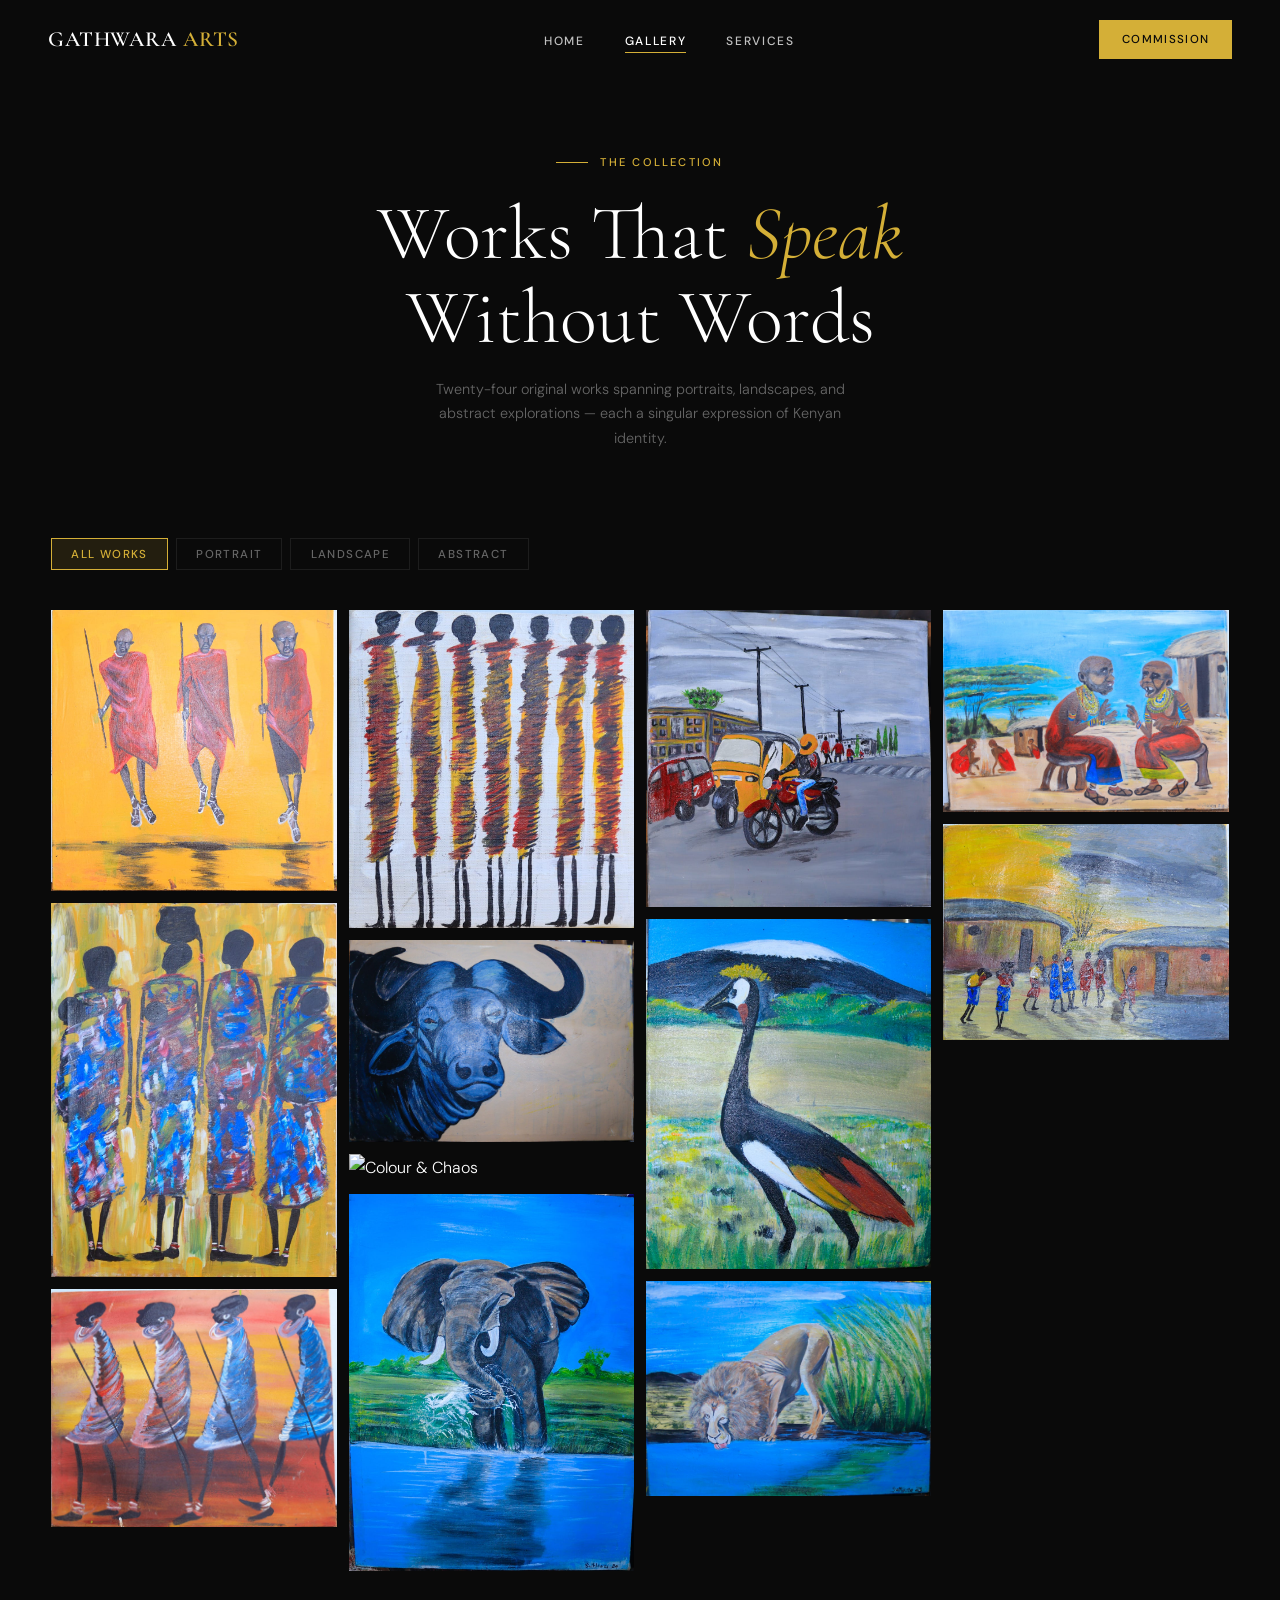
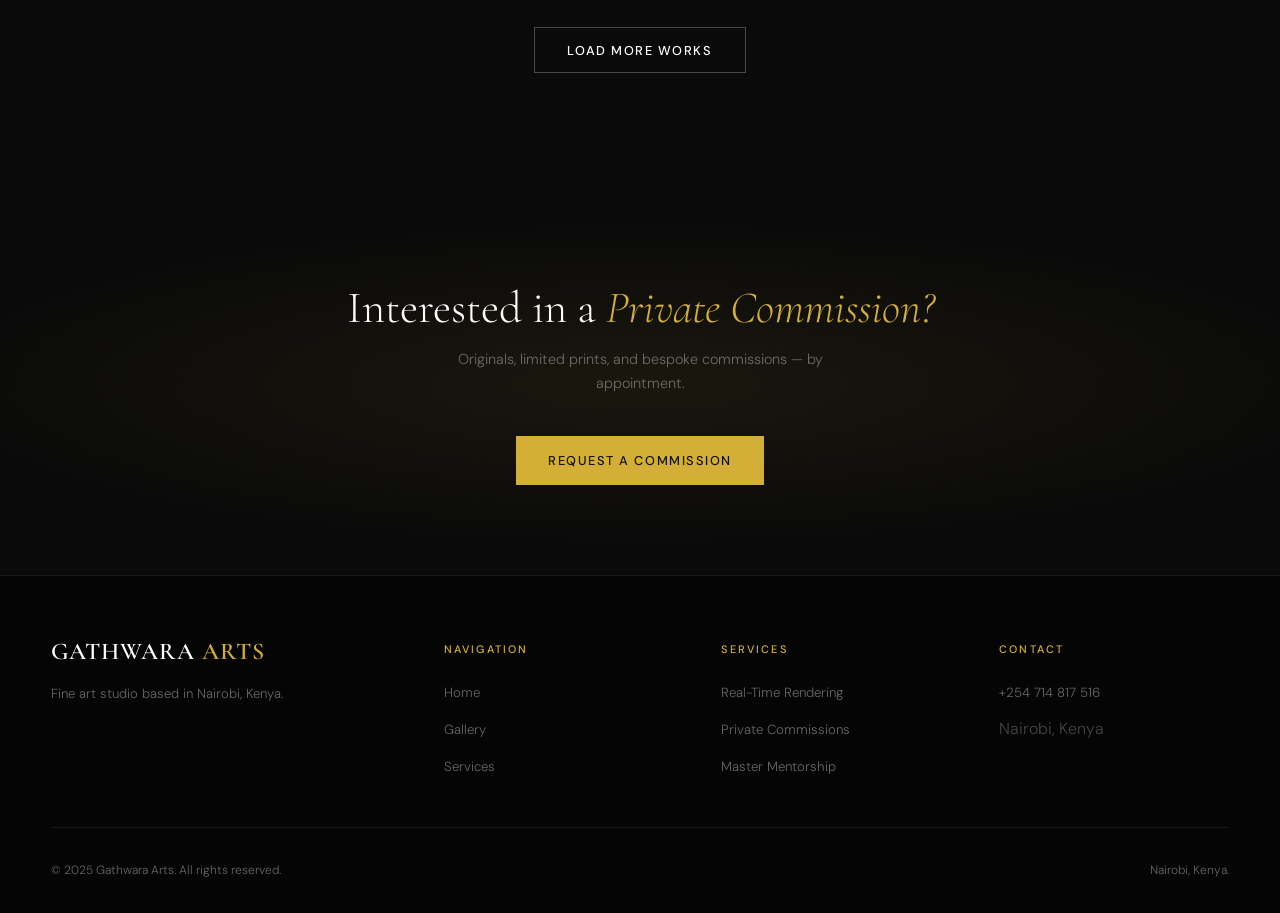
==== gallery.html @ 2a24133d "Add files via upload" ====
<!DOCTYPE html>
<html lang="en">
<head>
  <meta charset="UTF-8" />
  <meta name="viewport" content="width=device-width, initial-scale=1.0" />
  <title>Gallery — Gathwara Arts</title>
  <meta name="description" content="Browse the full portfolio of Gathwara Arts — portraits, landscapes, abstracts, and private commissions." />
  <link rel="stylesheet" href="style.css" />
</head>
<body>

  <!-- ── NAV ──────────────────────────────────────────── -->
  <nav class="nav scrolled" role="navigation" aria-label="Main navigation">
    <div class="nav__inner">
      <a href="index.html" class="nav__logo">GATHWARA <span>ARTS</span></a>
      <ul class="nav__links" role="list">
        <li><a href="index.html"    class="nav__link">Home</a></li>
        <li><a href="gallery.html"  class="nav__link active">Gallery</a></li>
        <li><a href="services.html" class="nav__link">Services</a></li>
      </ul>
      <a href="#"
         class="btn btn-primary nav__cta"
         data-wa="Hello, I'd like to enquire about commissioning a piece from Gathwara Arts.">
        Commission
      </a>
      <button class="nav__toggle" aria-label="Open menu" aria-expanded="false">
        <span></span><span></span><span></span>
      </button>
    </div>
  </nav>

  <!-- Mobile nav -->
  <div class="nav__mobile" role="dialog" aria-label="Mobile navigation">
    <ul role="list">
      <li><a href="index.html"    class="nav__link">Home</a></li>
      <li><a href="gallery.html"  class="nav__link">Gallery</a></li>
      <li><a href="services.html" class="nav__link">Services</a></li>
    </ul>
  </div>

  <!-- ── PAGE HERO ─────────────────────────────────────── -->
  <section class="page-hero" aria-labelledby="gallery-title">
    <div class="container">
      <p class="section-label" style="justify-content:center">The Collection</p>
      <h1 class="page-hero__title" id="gallery-title">
        Works That <em>Speak</em><br>Without Words
      </h1>
      <p class="page-hero__sub">
        Twenty-four original works spanning portraits, landscapes, and
        abstract explorations — each a singular expression of Kenyan identity.
      </p>
    </div>
  </section>

  <!-- ── GALLERY ───────────────────────────────────────── -->
  <main>
    <div class="container">

      <!-- Filter Bar -->
      <div class="gallery-filters" role="group" aria-label="Filter artworks">
        <button class="filter-btn active" data-filter="all">All Works</button>
        <button class="filter-btn" data-filter="portrait">Portrait</button>
        <button class="filter-btn" data-filter="landscape">Landscape</button>
        <button class="filter-btn" data-filter="abstract">Abstract</button>
      </div>

      <!-- Masonry Grid — populated by script.js -->
      <div class="masonry-grid" id="masonryGrid" role="list" aria-label="Artwork gallery"></div>

      <!-- Load More -->
      <div class="gallery-load-more">
        <button id="loadMoreBtn" class="btn btn-outline">
          Load More Works
        </button>
      </div>

    </div>
  </main>

  <!-- ── LIGHTBOX ──────────────────────────────────────── -->
  <div class="lightbox" id="lightbox" role="dialog" aria-modal="true" aria-label="Image viewer">
    <button class="lightbox__close" id="lbClose" aria-label="Close">&times;</button>
    <button class="lightbox__nav lightbox__prev" id="lbPrev" aria-label="Previous">&#8592;</button>
    <img class="lightbox__img" id="lbImg" src="" alt="" />
    <button class="lightbox__nav lightbox__next" id="lbNext" aria-label="Next">&#8594;</button>
    <div class="lightbox__counter" id="lbCount" aria-live="polite"></div>
  </div>

  <!-- ── CTA ───────────────────────────────────────────── -->
  <section class="cta-banner" style="margin-top:4rem" aria-label="Commission inquiry">
    <div class="container">
      <h2 class="cta-banner__title" style="font-size:clamp(1.8rem,3.5vw,3rem)">
        Interested in a <em>Private Commission?</em>
      </h2>
      <p class="cta-banner__sub">Originals, limited prints, and bespoke commissions — by appointment.</p>
      <div class="cta-banner__actions">
        <a href="#"
           class="btn btn-primary"
           data-wa-service="commissions">
          Request a Commission
        </a>
      </div>
    </div>
  </section>

  <!-- ── FOOTER ────────────────────────────────────────── -->
  <footer class="footer" role="contentinfo">
    <div class="container">
      <div class="footer__grid">
        <div class="footer__brand">
          <a href="index.html" class="nav__logo">GATHWARA <span>ARTS</span></a>
          <p style="margin-top:1rem">
            Fine art studio based in Nairobi, Kenya.
          </p>
        </div>
        <div>
          <p class="footer__heading">Navigation</p>
          <ul class="footer__links">
            <li><a href="index.html">Home</a></li>
            <li><a href="gallery.html">Gallery</a></li>
            <li><a href="services.html">Services</a></li>
          </ul>
        </div>
        <div>
          <p class="footer__heading">Services</p>
          <ul class="footer__links">
            <li><a href="services.html">Real-Time Rendering</a></li>
            <li><a href="services.html">Private Commissions</a></li>
            <li><a href="services.html">Master Mentorship</a></li>
          </ul>
        </div>
        <div>
          <p class="footer__heading">Contact</p>
          <ul class="footer__links">
            <li>
              <a href="#" data-wa="Hello, I'd like to connect with Gathwara Arts.">
                +254 714 817 516
              </a>
            </li>
            <li><span style="color:#444">Nairobi, Kenya</span></li>
          </ul>
        </div>
      </div>
      <div class="footer__bottom">
        <span>&copy; 2025 Gathwara Arts. All rights reserved.</span>
        <span>Nairobi, Kenya.</span>
      </div>
    </div>
  </footer>

  <script src="script.js"></script>
</body>
</html>
---- style.css ----
/* ============================================================
   GATHWARA ARTS — Commercial Luxury Stylesheet
   Typography: Cormorant Garamond (display) + DM Sans (body)
   Palette: #0A0A0A · #FFFFFF · #D4AF37 (gold) · #1A1A1A
   ============================================================ */

@import url('https://fonts.googleapis.com/css2?family=Cormorant+Garamond:ital,wght@0,300;0,400;0,600;0,700;1,300;1,400&family=DM+Sans:wght@300;400;500;600&display=swap');

/* ── Reset & Base ─────────────────────────────────────────── */
*, *::before, *::after { box-sizing: border-box; margin: 0; padding: 0; }

:root {
  --black:      #0A0A0A;
  --white:      #FFFFFF;
  --gold:       #D4AF37;
  --gold-dim:   #A8892A;
  --gold-light: rgba(212, 175, 55, 0.12);
  --surface:    #111111;
  --muted:      #666666;
  --border:     rgba(255,255,255,0.08);
  --nav-h:      80px;
  --nav-h-sm:   64px;
  --ff-display: 'Cormorant Garamond', Georgia, serif;
  --ff-body:    'DM Sans', system-ui, sans-serif;
  --ease-out:   cubic-bezier(0.16, 1, 0.3, 1);
  --ease-in-out: cubic-bezier(0.4, 0, 0.2, 1);
  --transition: 0.35s var(--ease-out);
}

html { font-size: 16px; scroll-behavior: smooth; }

body {
  background: var(--black);
  color: var(--white);
  font-family: var(--ff-body);
  font-weight: 300;
  line-height: 1.7;
  -webkit-font-smoothing: antialiased;
  overflow-x: hidden;
}

img { display: block; width: 100%; height: 100%; object-fit: cover; }
a { color: inherit; text-decoration: none; }
ul { list-style: none; }

/* ── Utility ──────────────────────────────────────────────── */
.container { width: min(1280px, 92vw); margin-inline: auto; }
.gold      { color: var(--gold); }
.sr-only   { position: absolute; width: 1px; height: 1px; overflow: hidden; clip: rect(0,0,0,0); }

.btn {
  display: inline-flex;
  align-items: center;
  gap: 0.5rem;
  padding: 0.85rem 2rem;
  font-family: var(--ff-body);
  font-size: 0.8rem;
  font-weight: 500;
  letter-spacing: 0.12em;
  text-transform: uppercase;
  cursor: pointer;
  border: none;
  transition: var(--transition);
}

.btn-primary {
  background: var(--gold);
  color: var(--black);
}
.btn-primary:hover {
  background: var(--white);
  transform: translateY(-2px);
  box-shadow: 0 12px 40px rgba(212,175,55,0.3);
}

.btn-outline {
  background: transparent;
  color: var(--white);
  border: 1px solid rgba(255,255,255,0.25);
}
.btn-outline:hover {
  border-color: var(--gold);
  color: var(--gold);
  transform: translateY(-2px);
}

.btn-whatsapp {
  background: var(--gold);
  color: var(--black);
  width: 100%;
  justify-content: center;
  font-size: 0.75rem;
  letter-spacing: 0.15em;
}
.btn-whatsapp:hover {
  background: var(--white);
  box-shadow: 0 8px 30px rgba(212,175,55,0.35);
}

.section-label {
  display: inline-flex;
  align-items: center;
  gap: 0.75rem;
  font-size: 0.7rem;
  font-weight: 500;
  letter-spacing: 0.2em;
  text-transform: uppercase;
  color: var(--gold);
  margin-bottom: 1.25rem;
}
.section-label::before {
  content: '';
  display: block;
  width: 2rem;
  height: 1px;
  background: var(--gold);
}

/* ── Navigation ───────────────────────────────────────────── */
.nav {
  position: fixed;
  top: 0; left: 0; right: 0;
  z-index: 1000;
  height: var(--nav-h);
  display: flex;
  align-items: center;
  transition: height 0.4s var(--ease-out), background 0.4s, border-color 0.4s;
  border-bottom: 1px solid transparent;
}

.nav.scrolled {
  height: var(--nav-h-sm);
  background: rgba(10, 10, 10, 0.75);
  backdrop-filter: blur(20px) saturate(180%);
  -webkit-backdrop-filter: blur(20px) saturate(180%);
  border-bottom-color: var(--border);
}

.nav__inner {
  width: 100%;
  display: flex;
  align-items: center;
  justify-content: space-between;
  padding-inline: clamp(1.5rem, 5vw, 3rem);
}

.nav__logo {
  font-family: var(--ff-display);
  font-size: 1.35rem;
  font-weight: 600;
  letter-spacing: 0.04em;
  line-height: 1;
}
.nav__logo span { color: var(--gold); }

.nav__links {
  display: flex;
  align-items: center;
  gap: 2.5rem;
}

.nav__link {
  font-size: 0.75rem;
  font-weight: 500;
  letter-spacing: 0.14em;
  text-transform: uppercase;
  color: rgba(255,255,255,0.75);
  transition: color 0.25s;
  position: relative;
}
.nav__link::after {
  content: '';
  position: absolute;
  bottom: -4px; left: 0;
  width: 0; height: 1px;
  background: var(--gold);
  transition: width 0.35s var(--ease-out);
}
.nav__link:hover,
.nav__link.active { color: var(--white); }
.nav__link:hover::after,
.nav__link.active::after { width: 100%; }

.nav__cta {
  padding: 0.6rem 1.4rem;
  font-size: 0.72rem;
}

/* Hamburger */
.nav__toggle {
  display: none;
  flex-direction: column;
  gap: 5px;
  background: none;
  border: none;
  cursor: pointer;
  padding: 0.25rem;
}
.nav__toggle span {
  display: block;
  width: 24px;
  height: 1.5px;
  background: var(--white);
  transition: var(--transition);
}

.nav__mobile {
  display: none;
  position: fixed;
  inset: 0;
  top: var(--nav-h-sm);
  background: rgba(10, 10, 10, 0.97);
  backdrop-filter: blur(30px);
  flex-direction: column;
  align-items: center;
  justify-content: center;
  gap: 2.5rem;
  z-index: 999;
  opacity: 0;
  pointer-events: none;
  transition: opacity 0.4s;
}
.nav__mobile.open {
  opacity: 1;
  pointer-events: auto;
}
.nav__mobile .nav__link {
  font-size: 1rem;
  letter-spacing: 0.2em;
}

/* ── Hero (Index) ─────────────────────────────────────────── */
.hero {
  min-height: 100svh;
  display: grid;
  grid-template-columns: 1fr 1fr;
  padding-top: var(--nav-h);
}

.hero__left {
  display: flex;
  flex-direction: column;
  justify-content: center;
  padding: clamp(3rem, 8vw, 6rem) clamp(2rem, 6vw, 5rem);
  position: relative;
}

.hero__eyebrow {
  font-size: 0.7rem;
  font-weight: 500;
  letter-spacing: 0.25em;
  text-transform: uppercase;
  color: var(--gold);
  margin-bottom: 1.5rem;
  display: flex;
  align-items: center;
  gap: 0.75rem;
}
.hero__eyebrow::before {
  content: '';
  width: 2.5rem;
  height: 1px;
  background: var(--gold);
}

.hero__title {
  font-family: var(--ff-display);
  font-size: clamp(3.2rem, 6vw, 5.5rem);
  font-weight: 300;
  line-height: 1.05;
  letter-spacing: -0.01em;
  margin-bottom: 1.75rem;
}
.hero__title em {
  font-style: italic;
  color: var(--gold);
}

.hero__sub {
  font-size: 0.95rem;
  color: rgba(255,255,255,0.55);
  max-width: 38ch;
  line-height: 1.8;
  margin-bottom: 2.5rem;
}

.hero__actions {
  display: flex;
  gap: 1rem;
  flex-wrap: wrap;
}

.hero__scroll {
  position: absolute;
  bottom: 2.5rem;
  left: clamp(2rem, 6vw, 5rem);
  display: flex;
  align-items: center;
  gap: 0.75rem;
  font-size: 0.68rem;
  letter-spacing: 0.18em;
  text-transform: uppercase;
  color: var(--muted);
}
.hero__scroll-line {
  width: 3rem;
  height: 1px;
  background: var(--muted);
  position: relative;
  overflow: hidden;
}
.hero__scroll-line::after {
  content: '';
  position: absolute;
  inset: 0;
  background: var(--gold);
  transform: translateX(-100%);
  animation: scrollLine 2s ease-in-out infinite;
}
@keyframes scrollLine {
  0%   { transform: translateX(-100%); }
  50%  { transform: translateX(0); }
  100% { transform: translateX(100%); }
}

.hero__right {
  position: relative;
  overflow: hidden;
}
.hero__right img {
  object-position: center top;
  transition: transform 8s ease;
}
.hero__right:hover img { transform: scale(1.04); }

.hero__right-overlay {
  position: absolute;
  inset: 0;
  background: linear-gradient(to right, var(--black) 0%, transparent 15%),
              linear-gradient(to top, var(--black) 0%, transparent 25%);
}

.hero__right-label {
  position: absolute;
  bottom: 2rem;
  right: 2rem;
  font-size: 0.65rem;
  letter-spacing: 0.2em;
  text-transform: uppercase;
  color: rgba(255,255,255,0.4);
  writing-mode: vertical-lr;
}

/* ── Stats Strip ──────────────────────────────────────────── */
.stats {
  border-top: 1px solid var(--border);
  border-bottom: 1px solid var(--border);
  padding: 2.5rem 0;
}
.stats__grid {
  display: grid;
  grid-template-columns: repeat(4, 1fr);
  divide-x: 1px solid var(--border);
}
.stats__item {
  padding: 1rem 2rem;
  border-right: 1px solid var(--border);
  text-align: center;
}
.stats__item:last-child { border-right: none; }
.stats__num {
  font-family: var(--ff-display);
  font-size: clamp(2.2rem, 4vw, 3rem);
  font-weight: 300;
  color: var(--gold);
  line-height: 1;
}
.stats__label {
  font-size: 0.7rem;
  letter-spacing: 0.15em;
  text-transform: uppercase;
  color: var(--muted);
  margin-top: 0.4rem;
}

/* ── Featured Work ────────────────────────────────────────── */
.featured {
  padding: clamp(5rem, 10vh, 8rem) 0;
}
.featured__header {
  display: flex;
  align-items: flex-end;
  justify-content: space-between;
  margin-bottom: 3.5rem;
}
.featured__title {
  font-family: var(--ff-display);
  font-size: clamp(2rem, 4vw, 3.2rem);
  font-weight: 300;
  line-height: 1.15;
}
.featured__title strong { font-weight: 600; }

.featured__grid {
  display: grid;
  grid-template-columns: 1.4fr 1fr 1fr;
  grid-template-rows: 400px 280px;
  gap: 1rem;
}

.featured__item {
  position: relative;
  overflow: hidden;
  cursor: pointer;
}
.featured__item:first-child {
  grid-row: 1 / 3;
}
.featured__item img {
  transition: transform 0.7s var(--ease-out);
}
.featured__item:hover img { transform: scale(1.06); }

.featured__overlay {
  position: absolute;
  inset: 0;
  background: linear-gradient(to top, rgba(0,0,0,0.85) 0%, transparent 50%);
  opacity: 0;
  transition: opacity 0.4s;
  display: flex;
  align-items: flex-end;
  padding: 1.5rem;
}
.featured__item:hover .featured__overlay { opacity: 1; }

.featured__caption {
  font-family: var(--ff-display);
  font-size: 1.1rem;
  font-weight: 400;
}
.featured__caption small {
  display: block;
  font-family: var(--ff-body);
  font-size: 0.68rem;
  letter-spacing: 0.15em;
  text-transform: uppercase;
  color: var(--gold);
  margin-bottom: 0.25rem;
}

/* ── About Strip ──────────────────────────────────────────── */
.about-strip {
  display: grid;
  grid-template-columns: 1fr 1fr;
  min-height: 60vh;
}
.about-strip__img {
  position: relative;
  overflow: hidden;
}
.about-strip__content {
  background: var(--surface);
  display: flex;
  flex-direction: column;
  justify-content: center;
  padding: clamp(3rem, 6vw, 6rem);
}
.about-strip__title {
  font-family: var(--ff-display);
  font-size: clamp(1.8rem, 3.5vw, 2.8rem);
  font-weight: 300;
  line-height: 1.2;
  margin-bottom: 1.5rem;
}
.about-strip__title em { font-style: italic; color: var(--gold); }
.about-strip__text {
  color: rgba(255,255,255,0.6);
  font-size: 0.9rem;
  line-height: 1.85;
  margin-bottom: 2rem;
}
.about-strip__sig {
  font-family: var(--ff-display);
  font-size: 1.6rem;
  font-style: italic;
  color: var(--gold);
}

/* ── CTA Banner ───────────────────────────────────────────── */
.cta-banner {
  position: relative;
  overflow: hidden;
  padding: clamp(4rem, 10vh, 7rem) 0;
  text-align: center;
}
.cta-banner::before {
  content: '';
  position: absolute;
  inset: 0;
  background: radial-gradient(ellipse 80% 60% at 50% 50%, rgba(212,175,55,0.08) 0%, transparent 70%);
}
.cta-banner__label { justify-content: center; margin-bottom: 1.5rem; }
.cta-banner__title {
  font-family: var(--ff-display);
  font-size: clamp(2.2rem, 5vw, 4rem);
  font-weight: 300;
  line-height: 1.15;
  margin-bottom: 0.75rem;
}
.cta-banner__title em { font-style: italic; color: var(--gold); }
.cta-banner__sub {
  color: var(--muted);
  font-size: 0.9rem;
  margin-bottom: 2.5rem;
  max-width: 40ch;
  margin-inline: auto;
}
.cta-banner__actions { display: flex; gap: 1rem; justify-content: center; flex-wrap: wrap; }

/* ── Footer ───────────────────────────────────────────────── */
.footer {
  background: #050505;
  border-top: 1px solid var(--border);
  padding: 4rem 0 2rem;
}
.footer__grid {
  display: grid;
  grid-template-columns: 1.5fr 1fr 1fr 1fr;
  gap: 3rem;
  margin-bottom: 3rem;
}
.footer__brand .nav__logo {
  font-size: 1.5rem;
  margin-bottom: 1rem;
}
.footer__brand p {
  font-size: 0.82rem;
  color: var(--muted);
  line-height: 1.75;
  max-width: 28ch;
}
.footer__heading {
  font-size: 0.68rem;
  font-weight: 500;
  letter-spacing: 0.2em;
  text-transform: uppercase;
  color: var(--gold);
  margin-bottom: 1.25rem;
}
.footer__links li + li { margin-top: 0.6rem; }
.footer__links a {
  font-size: 0.83rem;
  color: var(--muted);
  transition: color 0.25s;
}
.footer__links a:hover { color: var(--white); }
.footer__bottom {
  border-top: 1px solid var(--border);
  padding-top: 2rem;
  display: flex;
  align-items: center;
  justify-content: space-between;
  font-size: 0.75rem;
  color: var(--muted);
}

/* ── Gallery Page ─────────────────────────────────────────── */
.page-hero {
  padding: calc(var(--nav-h) + 4rem) 0 4rem;
  text-align: center;
}
.page-hero__title {
  font-family: var(--ff-display);
  font-size: clamp(2.5rem, 6vw, 5rem);
  font-weight: 300;
  line-height: 1.1;
  margin-bottom: 1rem;
}
.page-hero__title em { font-style: italic; color: var(--gold); }
.page-hero__sub {
  color: var(--muted);
  font-size: 0.9rem;
  max-width: 45ch;
  margin-inline: auto;
}

/* Filter Bar */
.gallery-filters {
  display: flex;
  align-items: center;
  gap: 0.5rem;
  padding: 1.5rem 0 2.5rem;
  flex-wrap: wrap;
}
.filter-btn {
  padding: 0.45rem 1.2rem;
  font-family: var(--ff-body);
  font-size: 0.72rem;
  font-weight: 500;
  letter-spacing: 0.12em;
  text-transform: uppercase;
  background: transparent;
  color: var(--muted);
  border: 1px solid var(--border);
  cursor: pointer;
  transition: var(--transition);
}
.filter-btn:hover,
.filter-btn.active {
  background: var(--gold-light);
  border-color: var(--gold);
  color: var(--gold);
}

/* Masonry Grid */
.masonry-grid {
  columns: 4;
  column-gap: 0.75rem;
}
.masonry-item {
  break-inside: avoid;
  margin-bottom: 0.75rem;
  position: relative;
  overflow: hidden;
  cursor: pointer;
  opacity: 0;
  transform: translateY(20px);
  transition: opacity 0.5s var(--ease-out), transform 0.5s var(--ease-out);
}
.masonry-item.visible {
  opacity: 1;
  transform: translateY(0);
}
.masonry-item img {
  width: 100%;
  height: auto;
  display: block;
  transition: transform 0.6s var(--ease-out);
}
.masonry-item:hover img { transform: scale(1.04); }
.masonry-item__overlay {
  position: absolute;
  inset: 0;
  background: linear-gradient(to top, rgba(0,0,0,0.8) 0%, transparent 50%);
  opacity: 0;
  transition: opacity 0.4s;
  display: flex;
  align-items: flex-end;
  padding: 1rem;
}
.masonry-item:hover .masonry-item__overlay { opacity: 1; }
.masonry-item__num {
  font-family: var(--ff-display);
  font-size: 0.75rem;
  font-style: italic;
  color: var(--gold);
}

.gallery-load-more {
  text-align: center;
  padding: 3.5rem 0;
}

/* Lightbox */
.lightbox {
  position: fixed;
  inset: 0;
  z-index: 9999;
  background: rgba(0,0,0,0.95);
  display: flex;
  align-items: center;
  justify-content: center;
  opacity: 0;
  pointer-events: none;
  transition: opacity 0.35s;
}
.lightbox.open {
  opacity: 1;
  pointer-events: auto;
}
.lightbox__img {
  max-width: 90vw;
  max-height: 90vh;
  object-fit: contain;
  width: auto;
  height: auto;
}
.lightbox__close {
  position: absolute;
  top: 1.5rem; right: 2rem;
  background: none; border: none;
  color: var(--white); font-size: 2rem;
  cursor: pointer; opacity: 0.6;
  transition: opacity 0.25s;
  line-height: 1;
}
.lightbox__close:hover { opacity: 1; }
.lightbox__nav {
  position: absolute;
  top: 50%; transform: translateY(-50%);
  background: rgba(255,255,255,0.08);
  border: 1px solid var(--border);
  color: var(--white);
  width: 3rem; height: 3rem;
  display: flex; align-items: center; justify-content: center;
  cursor: pointer; font-size: 1.2rem;
  transition: background 0.25s;
}
.lightbox__nav:hover { background: rgba(212,175,55,0.2); }
.lightbox__prev { left: 2rem; }
.lightbox__next { right: 2rem; }
.lightbox__counter {
  position: absolute;
  bottom: 2rem; left: 50%;
  transform: translateX(-50%);
  font-size: 0.75rem;
  letter-spacing: 0.15em;
  color: var(--muted);
}

/* ── Services Page ────────────────────────────────────────── */
.services-intro {
  padding: calc(var(--nav-h) + 4rem) 0 2rem;
  max-width: 680px;
}
.services-intro__title {
  font-family: var(--ff-display);
  font-size: clamp(2.5rem, 5vw, 4.2rem);
  font-weight: 300;
  line-height: 1.1;
  margin-bottom: 1.25rem;
}
.services-intro__title em { font-style: italic; color: var(--gold); }
.services-intro__sub {
  color: rgba(255,255,255,0.55);
  font-size: 0.95rem;
  line-height: 1.8;
}

/* Feature blocks */
.services-grid {
  padding: 4rem 0 6rem;
  display: grid;
  grid-template-columns: 1fr;
  gap: 0;
}

.service-block {
  display: grid;
  grid-template-columns: 1fr 1fr;
  min-height: 520px;
  border-top: 1px solid var(--border);
}
.service-block:last-child { border-bottom: 1px solid var(--border); }
.service-block:nth-child(even) { direction: rtl; }
.service-block:nth-child(even) > * { direction: ltr; }

.service-block__visual {
  position: relative;
  overflow: hidden;
  background: var(--surface);
  display: flex;
  align-items: center;
  justify-content: center;
}

.service-icon-wrap {
  width: 120px;
  height: 120px;
  display: flex;
  align-items: center;
  justify-content: center;
  border: 1px solid rgba(212,175,55,0.25);
  position: relative;
}
.service-icon-wrap::before {
  content: '';
  position: absolute;
  inset: -8px;
  border: 1px solid rgba(212,175,55,0.08);
}
.service-icon-wrap svg {
  width: 48px;
  height: 48px;
  stroke: var(--gold);
  fill: none;
  stroke-width: 1.2;
}

.service-block__content {
  display: flex;
  flex-direction: column;
  justify-content: center;
  padding: clamp(3rem, 5vw, 5rem);
}

.service-tag {
  font-size: 0.68rem;
  font-weight: 500;
  letter-spacing: 0.25em;
  text-transform: uppercase;
  color: var(--gold);
  margin-bottom: 1.25rem;
  display: flex;
  align-items: center;
  gap: 0.6rem;
}
.service-tag::before {
  content: attr(data-num);
  font-family: var(--ff-display);
  font-size: 1rem;
  font-style: italic;
  color: rgba(212,175,55,0.4);
}

.service-block__title {
  font-family: var(--ff-display);
  font-size: clamp(1.8rem, 3vw, 2.6rem);
  font-weight: 300;
  line-height: 1.15;
  margin-bottom: 1.25rem;
}
.service-block__title strong { font-weight: 600; }

.service-block__desc {
  color: rgba(255,255,255,0.55);
  font-size: 0.88rem;
  line-height: 1.85;
  margin-bottom: 1rem;
}

.service-block__features {
  margin-bottom: 2rem;
}
.service-block__features li {
  display: flex;
  align-items: center;
  gap: 0.75rem;
  font-size: 0.82rem;
  color: rgba(255,255,255,0.6);
  padding: 0.5rem 0;
  border-bottom: 1px solid var(--border);
}
.service-block__features li::before {
  content: '';
  width: 4px;
  height: 4px;
  background: var(--gold);
  border-radius: 50%;
  flex-shrink: 0;
}

.service-price {
  font-family: var(--ff-display);
  font-size: 0.9rem;
  color: var(--muted);
  margin-bottom: 1.75rem;
}
.service-price strong {
  font-family: var(--ff-display);
  font-size: 1.4rem;
  color: var(--white);
  font-weight: 400;
}

/* Process Section */
.process {
  background: var(--surface);
  padding: 6rem 0;
}
.process__header { text-align: center; margin-bottom: 4rem; }
.process__title {
  font-family: var(--ff-display);
  font-size: clamp(2rem, 4vw, 3rem);
  font-weight: 300;
}
.process__steps {
  display: grid;
  grid-template-columns: repeat(4, 1fr);
  gap: 2rem;
  position: relative;
}
.process__steps::before {
  content: '';
  position: absolute;
  top: 2rem;
  left: 12.5%;
  right: 12.5%;
  height: 1px;
  background: linear-gradient(to right, transparent, var(--gold-dim), transparent);
}
.process__step {
  text-align: center;
  position: relative;
}
.process__step-num {
  width: 4rem;
  height: 4rem;
  margin: 0 auto 1.5rem;
  border: 1px solid rgba(212,175,55,0.3);
  display: flex;
  align-items: center;
  justify-content: center;
  font-family: var(--ff-display);
  font-size: 1.3rem;
  font-style: italic;
  color: var(--gold);
  background: var(--surface);
  position: relative;
  z-index: 1;
}
.process__step-title {
  font-size: 0.78rem;
  font-weight: 500;
  letter-spacing: 0.12em;
  text-transform: uppercase;
  margin-bottom: 0.5rem;
}
.process__step-desc {
  font-size: 0.8rem;
  color: var(--muted);
  line-height: 1.7;
}

/* ── Page transitions ─────────────────────────────────────── */
.fade-in {
  opacity: 0;
  transform: translateY(30px);
  transition: opacity 0.7s var(--ease-out), transform 0.7s var(--ease-out);
}
.fade-in.visible {
  opacity: 1;
  transform: translateY(0);
}

/* ── Responsive ───────────────────────────────────────────── */
@media (max-width: 1100px) {
  .masonry-grid { columns: 3; }
  .featured__grid {
    grid-template-columns: 1fr 1fr;
    grid-template-rows: 320px 320px 220px;
  }
  .featured__item:first-child { grid-row: 1; grid-column: 1 / 3; }
  .stats__grid { grid-template-columns: repeat(2, 1fr); }
  .stats__item:nth-child(2) { border-right: none; }
  .footer__grid { grid-template-columns: 1fr 1fr; gap: 2rem; }
  .process__steps { grid-template-columns: repeat(2, 1fr); gap: 3rem; }
  .process__steps::before { display: none; }
}

@media (max-width: 900px) {
  .hero { grid-template-columns: 1fr; }
  .hero__right { min-height: 55vw; }
  .about-strip { grid-template-columns: 1fr; }
  .about-strip__img { min-height: 50vw; }
  .service-block {
    grid-template-columns: 1fr;
    direction: ltr !important;
    min-height: auto;
  }
  .service-block__visual { min-height: 200px; }
  .featured__header { flex-direction: column; align-items: flex-start; gap: 1.5rem; }
  .nav__links, .nav__cta { display: none; }
  .nav__toggle { display: flex; }
  .nav__mobile { display: flex; }
}

@media (max-width: 600px) {
  .masonry-grid { columns: 1; }
  .featured__grid {
    grid-template-columns: 1fr;
    grid-template-rows: auto;
  }
  .featured__item:first-child { grid-row: auto; grid-column: auto; }
  .featured__grid .featured__item { height: 260px; }
  .footer__grid { grid-template-columns: 1fr; }
  .footer__bottom { flex-direction: column; gap: 1rem; text-align: center; }
  .process__steps { grid-template-columns: 1fr; }
  .hero__actions { flex-direction: column; }
  .btn { width: 100%; justify-content: center; }
}

@media (min-width: 601px) and (max-width: 900px) {
  .masonry-grid { columns: 2; }
}
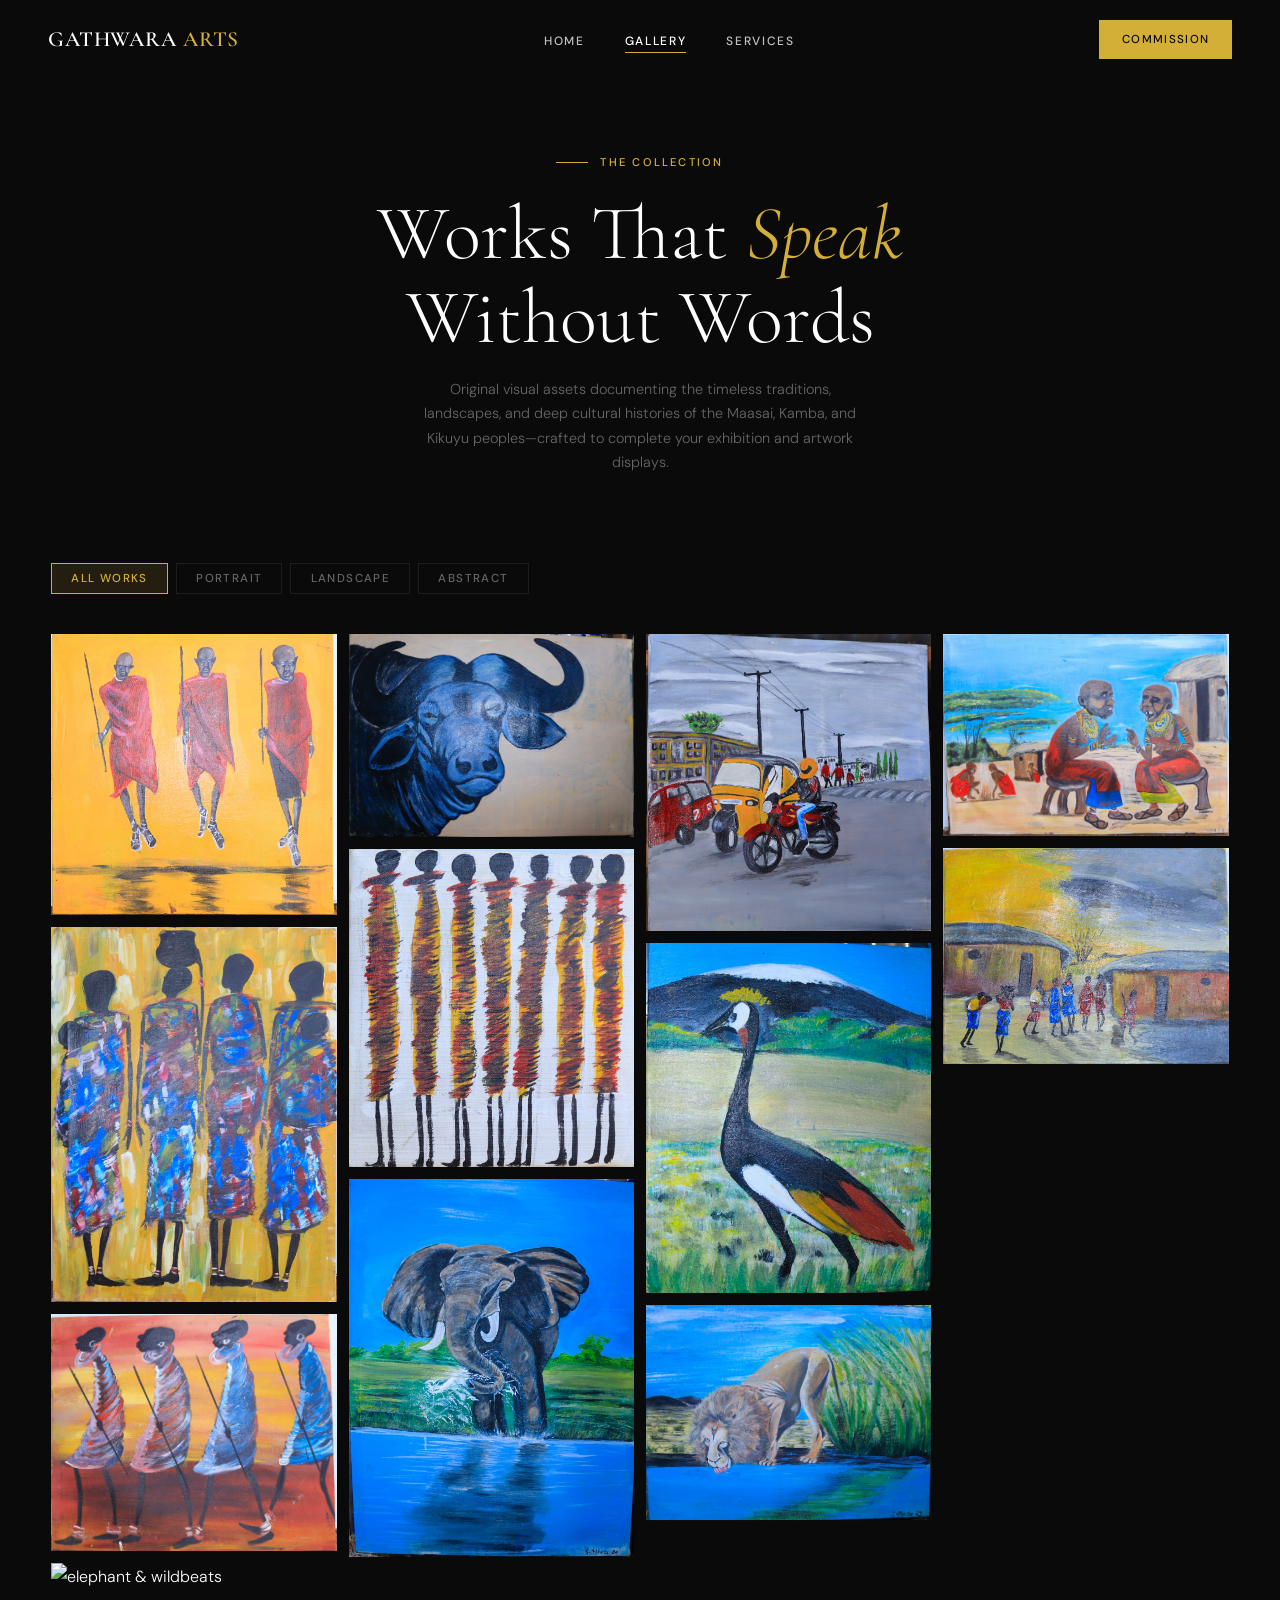
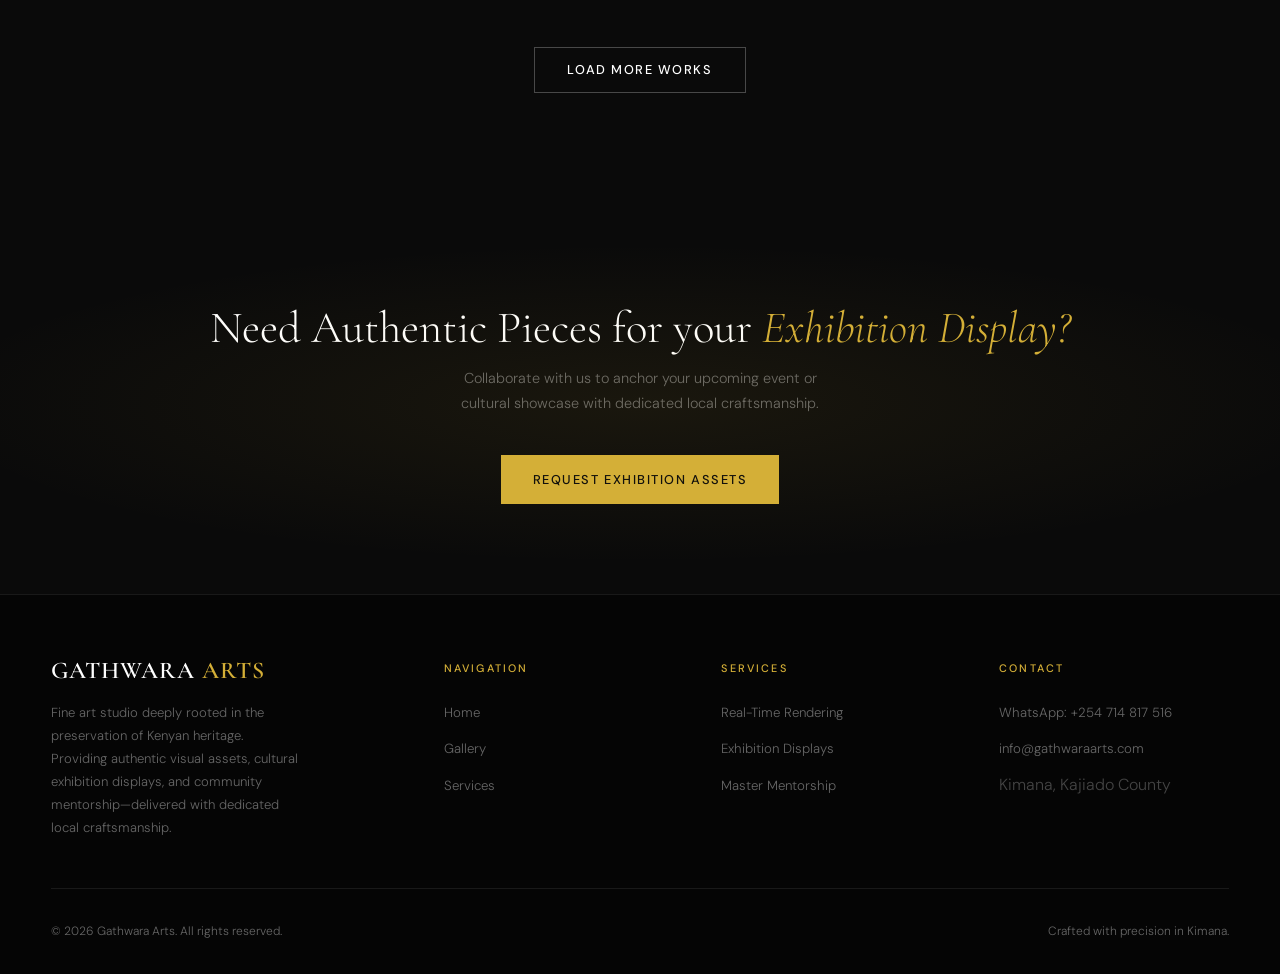
==== commit 072e63a8: "Add files via upload" ====
--- a/gallery.html
+++ b/gallery.html
@@ -46,8 +46,8 @@
         Works That <em>Speak</em><br>Without Words
       </h1>
       <p class="page-hero__sub">
-        Twenty-four original works spanning portraits, landscapes, and
-        abstract explorations — each a singular expression of Kenyan identity.
+        Original visual assets documenting the timeless traditions, landscapes, and deep cultural histories 
+        of the Maasai, Kamba, and Kikuyu peoples—crafted to complete your exhibition and artwork displays.
       </p>
     </div>
   </section>
@@ -87,30 +87,33 @@
   </div>
 
   <!-- ── CTA ───────────────────────────────────────────── -->
-  <section class="cta-banner" style="margin-top:4rem" aria-label="Commission inquiry">
+  <section class="cta-banner" style="margin-top:4rem" aria-label="Exhibition display inquiry">
     <div class="container">
       <h2 class="cta-banner__title" style="font-size:clamp(1.8rem,3.5vw,3rem)">
-        Interested in a <em>Private Commission?</em>
+        Need Authentic Pieces for your <em>Exhibition Display?</em>
       </h2>
-      <p class="cta-banner__sub">Originals, limited prints, and bespoke commissions — by appointment.</p>
+      <p class="cta-banner__sub">Collaborate with us to anchor your upcoming event or cultural showcase with dedicated local craftsmanship.</p>
       <div class="cta-banner__actions">
         <a href="#"
            class="btn btn-primary"
-           data-wa-service="commissions">
-          Request a Commission
+           data-wa-service="exhibitions"
+           data-wa="Hello, I would like to enquire about featuring visual assets and exhibition displays from Gathwara Arts at an upcoming event.">
+          Request Exhibition Assets
         </a>
       </div>
     </div>
   </section>
 
-  <!-- ── FOOTER ────────────────────────────────────────── -->
+<!-- ── FOOTER ────────────────────────────────────────── -->
   <footer class="footer" role="contentinfo">
     <div class="container">
       <div class="footer__grid">
         <div class="footer__brand">
           <a href="index.html" class="nav__logo">GATHWARA <span>ARTS</span></a>
           <p style="margin-top:1rem">
-            Fine art studio based in Nairobi, Kenya.
+            Fine art studio deeply rooted in the preservation of Kenyan heritage. 
+            Providing authentic visual assets, cultural exhibition displays, and 
+            community mentorship—delivered with dedicated local craftsmanship.
           </p>
         </div>
         <div>
@@ -125,7 +128,7 @@
           <p class="footer__heading">Services</p>
           <ul class="footer__links">
             <li><a href="services.html">Real-Time Rendering</a></li>
-            <li><a href="services.html">Private Commissions</a></li>
+            <li><a href="services.html">Exhibition Displays</a></li>
             <li><a href="services.html">Master Mentorship</a></li>
           </ul>
         </div>
@@ -133,18 +136,20 @@
           <p class="footer__heading">Contact</p>
           <ul class="footer__links">
             <li>
-              <a href="#" data-wa="Hello, I'd like to connect with Gathwara Arts.">
-                +254 714 817 516
+              <a href="#"
+                 data-wa="Hello, I'd like to connect with Gathwara Arts.">
+                WhatsApp: +254 714 817 516
               </a>
             </li>
-            <li><span style="color:#444">Nairobi, Kenya</span></li>
+            <li><a href="mailto:info@gathwaraarts.com">info@gathwaraarts.com</a></li>
+            <li><span style="color:#444">Kimana, Kajiado County</span></li>
           </ul>
         </div>
       </div>
       <div class="footer__bottom">
-        <span>&copy; 2025 Gathwara Arts. All rights reserved.</span>
-        <span>Nairobi, Kenya.</span>
-      </div>
+  <span>&copy; 2026 Gathwara Arts. All rights reserved.</span>
+  <span>Crafted with precision in Kimana.</span>
+</div>
     </div>
   </footer>
 
--- a/style.css
+++ b/style.css
@@ -759,32 +759,22 @@
   position: relative;
   overflow: hidden;
   background: var(--surface);
-  display: flex;
-  align-items: center;
-  justify-content: center;
-}
-
-.service-icon-wrap {
-  width: 120px;
-  height: 120px;
-  display: flex;
-  align-items: center;
-  justify-content: center;
-  border: 1px solid rgba(212,175,55,0.25);
-  position: relative;
-}
-.service-icon-wrap::before {
-  content: '';
-  position: absolute;
-  inset: -8px;
-  border: 1px solid rgba(212,175,55,0.08);
-}
-.service-icon-wrap svg {
-  width: 48px;
-  height: 48px;
-  stroke: var(--gold);
-  fill: none;
-  stroke-width: 1.2;
+  overflow: hidden;
+}
+
+/* ── New Responsive Image Layer ─────────────────── */
+.responsive-service-img {
+  width: 100%;
+  height: 100%;
+  object-fit: cover;
+  object-position: center;
+  display: block;
+  transition: transform 0.6s cubic-bezier(0.25, 1, 0.5, 1);
+}
+
+/* Smooth zoom effect when a visitor hovers over any row card */
+.service-block:hover .responsive-service-img {
+  transform: scale(1.04);
 }
 
 .service-block__content {
